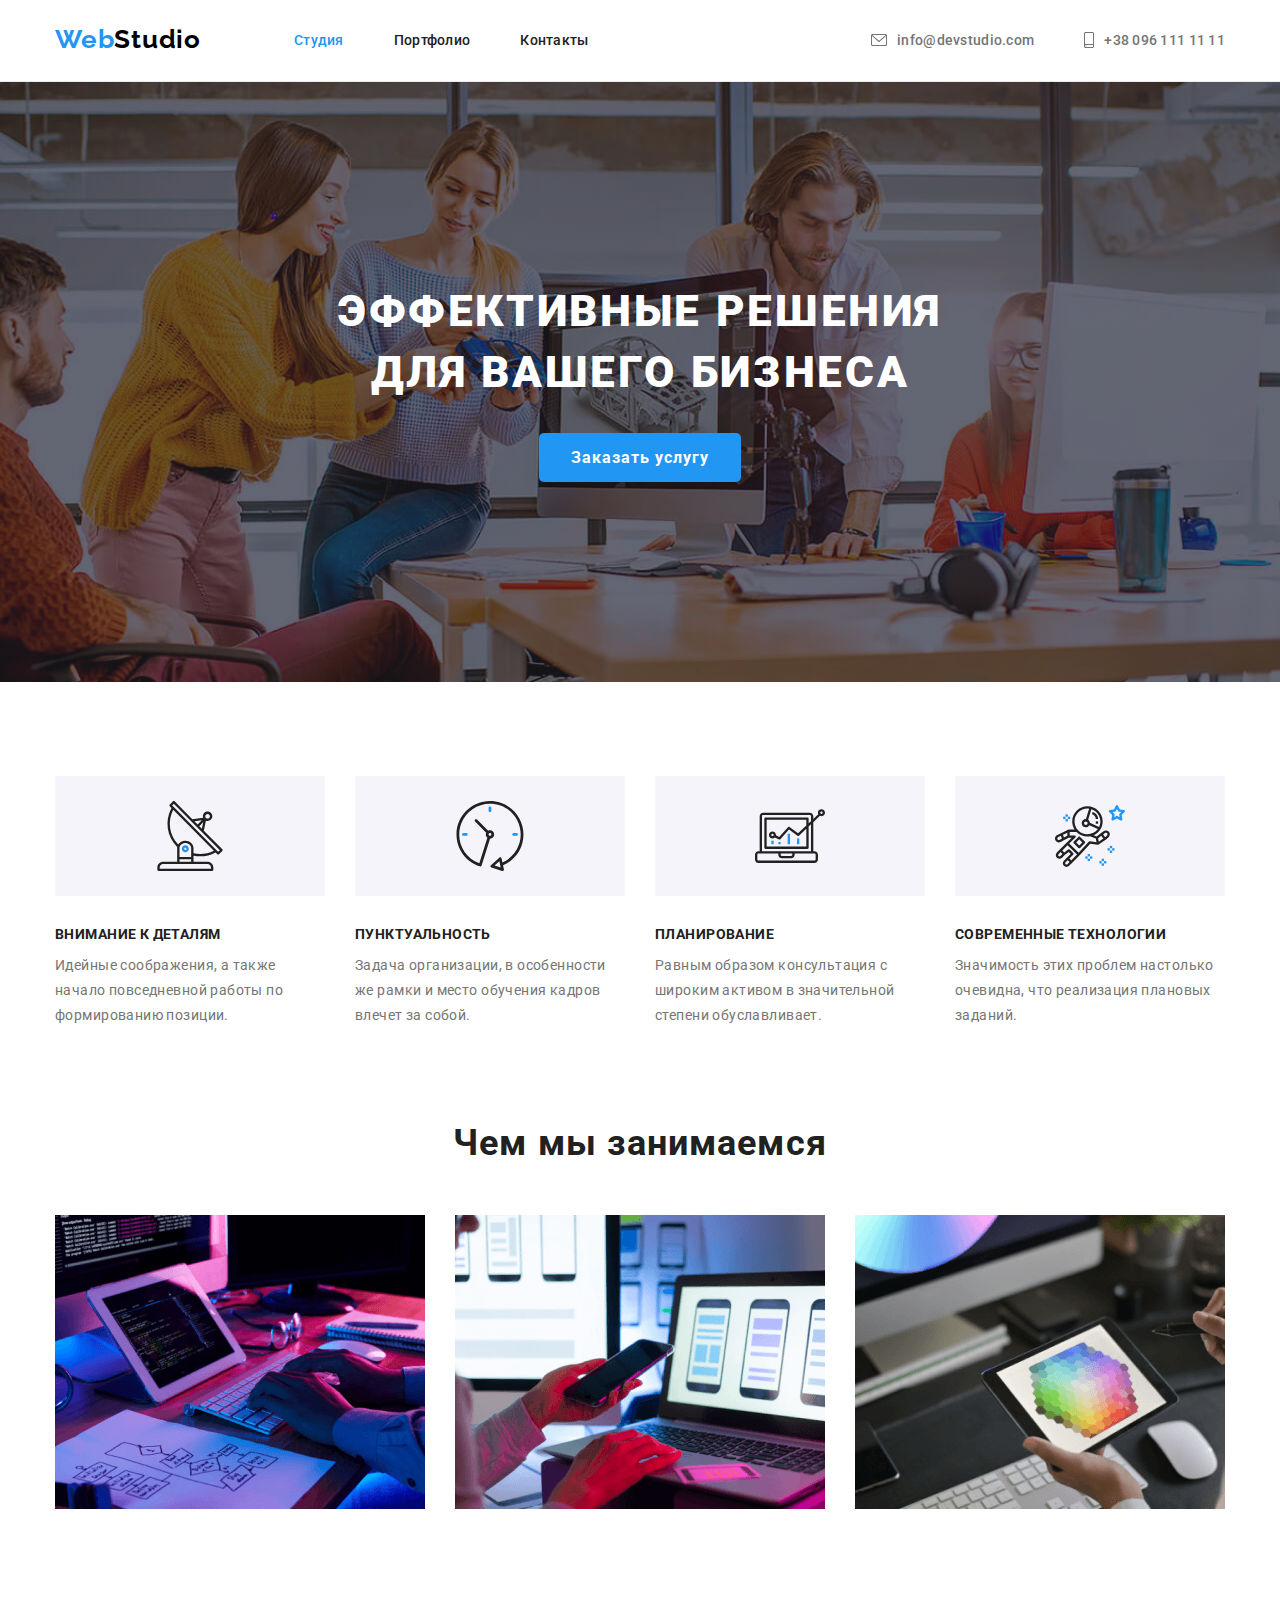
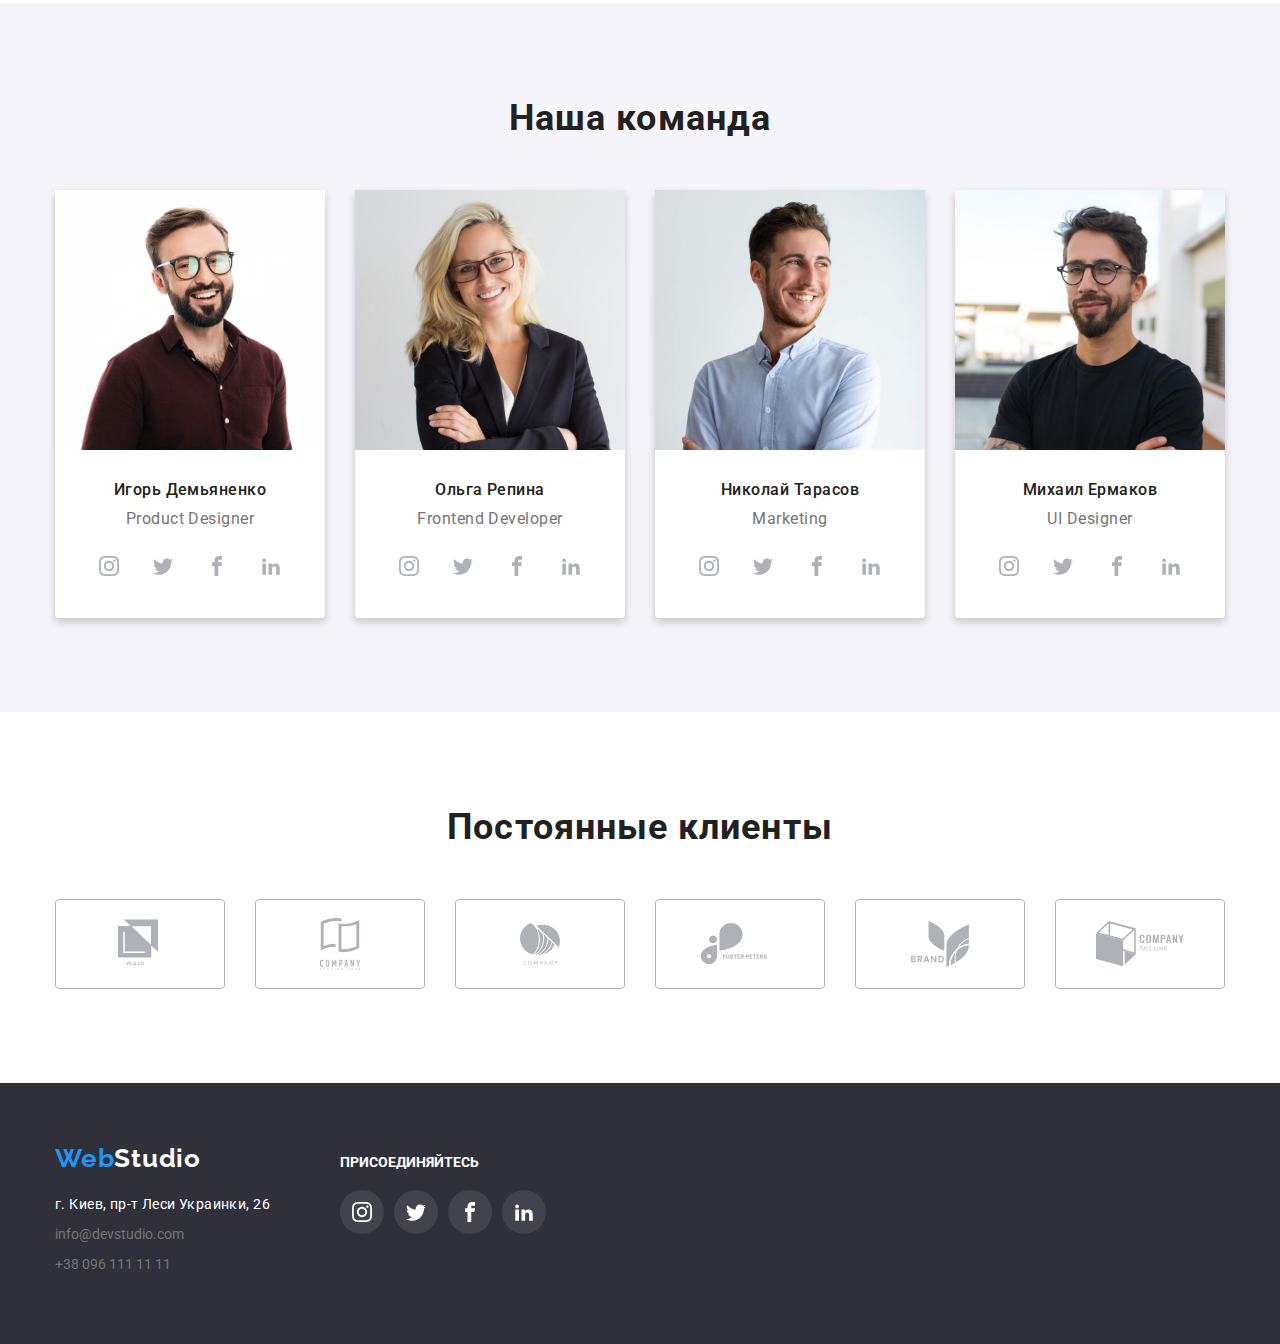
==== index.html @ 6a92f4c7 "start project" ====
<!DOCTYPE html>
<html lang="en">
<head>
    <meta charset="UTF-8">
    <meta name="viewport" content="width=device-width, initial-scale=1.0">
    <meta http-equiv="X-UA-Compatible" content="ie=edge">
    <link rel="stylesheet" href="./css/normalize.css">
    <link rel="preconnect" href="https://fonts.gstatic.com">
    <link href="https://fonts.googleapis.com/css2?family=Raleway:wght@700&family=Roboto:wght@400;500;700;900&display=swap" rel="stylesheet">
    <link rel="stylesheet" href="./css/variables.css">
    <link rel="stylesheet" href="./images/icons/sprite.svg">
    <link rel="stylesheet" href="./css/style.css">
    <title>Studio</title>
</head>
<body>
    <header class="sec-header">
        <div class="container header">
            <nav class="header-nav">
                <a href="index.html"><span class="emblem">Web</span><span class="emblem-nav">Studio</span></a>
                <ul class="header-nav-list">
                    <li class="header-a"><a class="header-a-portfolio" href="index.html">Студия</a></li>
                    <li class="header-a"><a href="portfolio.html">Портфолио</a></li>
                    <li class="header-a"><a href="">Контакты</a></li>
                </ul>                                                                  
            </nav>
            <ul class="header-nav-contacts">
                <li class="header-icon-text">
                    <a href="mailto:info@devstudio.com">
                        <svg class="icon icon-envelope">
                            <use href="./images/icons/sprite.svg#envelope"></use>
                        </svg>
                        info@devstudio.com
                    </a>
                </li>
                <li class="header-icon-text">
                    <a href="tel:+380961111111">
                        <svg class="icon icon-phone">
                            <use href="./images/icons/sprite.svg#phone"></use>
                        </svg>
                    +38 096 111 11 11</a>
                </li>
            </ul>
        </div>
    </header> 
    <main>
        <section class="ef-solutions">
            <div class="container solutions">
                <h1>Эффективные решения<br>для вашего бизнеса</h1>
                <button class="btn">Заказать услугу</button>
            </div>
        </section>
        <section class="sec-edge">
            <div class="container">
                <h2 hidden>Наши преимущества</h2>
                <ul class="edge">
                    <li class="edge-icon">
                        <div class="edge-icon-bg">
                            <svg class="icon icon-antenna">
                                <use href="./images/icons/sprite.svg#antenna"></use>
                            </svg>
                        </div>
                        <h3>Внимание к деталям</h3>
                        <p>Идейные соображения, а также начало повседневной работы по формированию позиции.</p>
                    </li>
                    <li class="edge-icon">
                        <div class="edge-icon-bg">
                            <svg class="icon icon-clock">
                            <use href="./images/icons/sprite.svg#clock"></use>
                            </svg>
                        </div>
                        <h3>Пунктуальность</h3>
                        <p>Задача организации, в особенности же рамки и место обучения кадров влечет за собой.</p>
                    </li>
                    <li class="edge-icon">
                        <div class="edge-icon-bg">
                            <svg class="icon icon-diagram">
                            <use href="./images/icons/sprite.svg#diagram"></use>
                            </svg>
                        </div>
                        <h3>Планирование</h3>
                        <p>Равным образом консультация с широким активом в значительной степени обуславливает.</p>
                    </li>
                    <li class="edge-icon">
                        <div class="edge-icon-bg">
                            <svg class="icon icon-astronavt">
                            <use href="./images/icons/sprite.svg#astronavt"></use>
                            </svg>
                        </div>
                        <h3>Современные технологии</h3>
                        <p>Значимость этих проблем настолько очевидна, что реализация плановых заданий.</p>
                    </li>
                </ul>
            </div>
        </section>
        <section class="we-doing">
            <div class="container ">
                <h2>Чем мы занимаемся</h2>
                <ul class="we-doing-images">
                    <li>
                        <img class="img" src="images/wawd_one.png" alt="ввод информации">
                    </li>
                    <li>
                        <img class="img" src="images/wawd_two.png" alt="сопоставление данных">
                    </li>
                    <li>
                        <img class="img" src="images/wawd_three.png" alt="анализ баз данных">
                    </li>
                </ul>
            </div>
        </section>
        <section class="sec-team">
            <div class="container">
                <h2>Наша команда</h2>
                <ul class="our-team">
                    <li>
                        <img src="./images/dem_igor.jpg" alt="Игорь Демьяненко">
                        <div class="team-card-text">
                            <h3>Игорь Демьяненко</h3>
                            <p>Product Designer</p>
                            <ul class="social-icon">
                                <li>
                                    <a href="">
                                        <svg class="icon icon-team">
                                        <use href="./images/icons/sprite.svg#icon-instagram" ></use>
                                        </svg>
                                    </a>
                                </li>
                                <li>
                                    <a href="">
                                        <svg class="icon icon-team">
                                            <use href="./images/icons/sprite.svg#icon-twitter"></use>
                                        </svg>
                                    </a>
                                </li>
                                <li>
                                    <a href="">
                                        <svg class="icon icon-team">
                                            <use xlink:href="./images/icons/sprite.svg#icon-facebook"></use>
                                        </svg>
                                    </a>
                                </li>
                                <li>
                                    <a href="">
                                        <svg class="icon icon-team">
                                            <use xlink:href="./images/icons/sprite.svg#icon-linkedin2"></use>
                                        </svg>
                                    </a>
                                </li>
                            </ul>

                        </div>
                    </li>
                    <li>
                        <img src="./images/rep_olga.jpg" alt="Ольга Репина">
                        <div class="team-card-text">
                            <h3>Ольга Репина</h3>
                            <p>Frontend Developer</p>
                            <ul class="social-icon">
                                <li>
                                    <a href="">
                                        <svg class="icon icon-team">
                                        <use href="./images/icons/sprite.svg#icon-instagram" ></use>
                                        </svg>
                                    </a>
                                </li>
                                <li>
                                    <a href="">
                                        <svg class="icon icon-team">
                                            <use href="./images/icons/sprite.svg#icon-twitter"></use>
                                        </svg>
                                    </a>
                                </li>
                                <li>
                                    <a href="">
                                        <svg class="icon icon-team">
                                            <use xlink:href="./images/icons/sprite.svg#icon-facebook"></use>
                                        </svg>
                                    </a>
                                </li>
                                <li>
                                    <a href="">
                                        <svg class="icon icon-team">
                                            <use xlink:href="./images/icons/sprite.svg#icon-linkedin2"></use>
                                        </svg>
                                    </a>
                                </li>
                            </ul>
                        </div>
                    </li>
                    <li>
                        <img src="./images/tar_nik.jpg" alt="Николай Тарасов">
                        <div class="team-card-text">
                            <h3>Николай Тарасов</h3>
                            <p>Marketing</p>
                            <ul class="social-icon">
                                <li>
                                    <a href="">
                                        <svg class="icon icon-team">
                                        <use href="./images/icons/sprite.svg#icon-instagram" ></use>
                                        </svg>
                                    </a>
                                </li>
                                <li>
                                    <a href="">
                                        <svg class="icon icon-team">
                                            <use href="./images/icons/sprite.svg#icon-twitter"></use>
                                        </svg>
                                    </a>
                                </li>
                                <li>
                                    <a href="">
                                        <svg class="icon icon-team">
                                            <use href="./images/icons/sprite.svg#icon-facebook"></use>
                                        </svg>
                                    </a>
                                </li>
                                <li>
                                    <a href="">
                                        <svg class="icon icon-team">
                                            <use xlink:href="./images/icons/sprite.svg#icon-linkedin2"></use>
                                        </svg>
                                    </a>
                                </li>
                            </ul>

                        </div>
                    </li>
                    <li>
                        <img src="./images/erm_mich.jpg" alt="Михаил Ермаков">
                        <div class="team-card-text">
                            <h3>Михаил Ермаков</h3>
                            <p>UI Designer</p>
                            <ul class="social-icon">
                                <li>
                                    <a href="">
                                        <svg class="icon icon-team">
                                        <use href="./images/icons/sprite.svg#icon-instagram" ></use>
                                        </svg>
                                    </a>
                                </li>
                                <li>
                                    <a href="">
                                        <svg class="icon icon-team">
                                            <use href="./images/icons/sprite.svg#icon-twitter"></use>
                                        </svg>
                                    </a>
                                </li>
                                <li>
                                    <a href="">
                                        <svg class="icon icon-team">
                                            <use xlink:href="./images/icons/sprite.svg#icon-facebook"></use>
                                        </svg>
                                    </a>
                                </li>
                                <li>
                                    <a href="">
                                        <svg class="icon icon-team">
                                            <use xlink:href="./images/icons/sprite.svg#icon-linkedin2"></use>
                                        </svg>
                                    </a>
                                </li>
                            </ul>

                        </div>
                    </li>
                </ul>
            </div>
        </section>

        <!-- секция ПОСТОЯННЫЕ КЛИЕНТЫ -->

        <section class="const-clients">
            <div class="container">
                <h2>Постоянные клиенты</h2>
                <ul class="clients">
                    <li>
                        <a  class="client-svg client" href="">
                            <svg class="icon icon-yaco">
                                <use href="./images/icons/sprite.svg#yaco"></use>
                            </svg>
                        </a>
                    </li>
                    <li>
                        <a class="client-svg client" href="">
                            <svg class="icon icon-tagline">
                                <use href="./images/icons/sprite.svg#tagline"></use>
                            </svg>
                        </a>
                    </li>
                    <li>
                        <a class="client-svg client" href="">
                            <svg class="icon icon-company">
                                <use href="./images/icons/sprite.svg#company"></use>
                            </svg>
                        </a>
                    </li>
                    <li>
                        <a class="client-svg client" href="">
                            <svg class="icon icon-foster">
                                <use href="./images/icons/sprite.svg#foster"></use>
                            </svg>
                        </a>
                    </li>
                    <li>
                        <a class="client-svg client" href="">
                            <svg class="icon icon-brand">
                                <use href="./images/icons/sprite.svg#brand"></use>
                            </svg>
                        </a>
                    </li>
                    <li>
                        <a class="client-svg client" href="">
                            <svg class="icon icon-companytl">
                                <use href="./images/icons/sprite.svg#companytl"></use>
                            </svg>
                        </a>
                    </li>
                </ul>
            </div>
        </section>
    </main> 
    <footer class="footer">
        <div class="container">
            <div class="footer-em">
                <a href="index.html"><span class="emblem">Web</span><span class="emblem-footer">Studio</span></a>
                <address class="footer-ad">г. Киев, пр-т Леси Украинки, 26</address>
                <ul>
                    <li>
                        <a class="footer-a" href="mailto:info@devstudio.com">info@devstudio.com</a>
                    </li>
                    <li>
                        <a class="footer-a" href="tel:+380961111111">+38 096 111 11 11</a>
                    </li>
                </ul>
            </div>
            <div class="footer-join">
                <p>присоединяйтесь</p>
                <ul class="social-icon">
                    <li>
                        <a class="footer-social-icon-a" href="">
                            <svg class="icon icon-f">
                                <use href="./images/icons/sprite.svg#icon-instagram" ></use>
                            </svg>
                        </a>
                    </li>
                    <li>
                        <a class="footer-social-icon-a" href="">
                            <svg class="icon icon-f">
                                <use href="./images/icons/sprite.svg#icon-twitter"></use>
                            </svg>
                        </a>
                    </li>
                    <li>
                        <a class="footer-social-icon-a" href="">
                            <svg class="icon icon-f">
                                <use href="./images/icons/sprite.svg#icon-facebook"></use>
                            </svg>
                        </a>
                    </li>
                    <li>
                        <a class="footer-social-icon-a" href="">
                            <svg class="icon icon-f">
                                <use href="./images/icons/sprite.svg#icon-linkedin2"></use>
                            </svg>
                        </a>
                    </li>
                </ul>
            </div>
        </div>
    </footer> 
</body>
</html>
---- css/variables.css ----
:root {
    --main-text: rgba(33, 33, 33, 1);
    --ad-main-text: rgba(117, 117, 117, 1);
    --ad-hover-text: rgba(33, 150, 243, 1);
    --on-back-text-op60: rgba(255, 255, 255, 0.6);
    --on-back-text: rgba(255, 255, 255, 1);
    --emblem-text: rgba(0,0,0,1);
    --shadow-main: rgba(0,0,0,0.2);
    --back-main: rgba(47, 48, 58, 1);
    --back-main-op40: rgba(47, 48, 58, 0.4);
    --back-ad-main: rgba(245, 244, 250, 1);
    --back-ad-hover: rgba(33, 150, 243, 1);
    --back-team: rgba(255, 255, 255, 1);
    --line-view: rgba(238,238,238,1);
    --header-border: rgba(236,236,236,1);
    --social-icon-main: rgba(175,177,184,1);
    --social-icon-ad-main: rgba(238,238,238,0.1);
    --gradient-op10:  rgba(255, 255, 255, 0.1);
}
---- css/style.css ----
body {
    font-family: 'Roboto', sans-serif;
    color: var(--main-text);
    line-height: 1.0;
}
img {
    display: block;
    max-width: 100%;
    height: auto;
}
a {
    display: block;
}
.icon {
    display: inline-block;
    width: 20px;
    height: 44px;
    stroke-width: 0;
    fill: var(--social-icon-main);
  }
.container {
    width: 1200px;
    padding: 0 15px;
    margin: 0 auto;
}
/* секция HEADER */
.sec-header {
    border-bottom: 1px solid var(--header-border);
}
.header,
.header-nav,  
.header-nav-list, 
.header-nav-contacts {
    display: flex;
}
.header {
    justify-content: space-between;
    align-items: center;
 }
.emblem {
    color: var(--ad-hover-text); 
    line-height: 1.2;
    letter-spacing: 0.03em;
}
.emblem-nav {
    color: var(--emblem-text);
    line-height: 1.2;
    letter-spacing: 0.03em;
}
.header-nav > a {
    font-family: 'Raleway', sans-serif;
    font-size: 26px;
    font-weight: bold;
    padding-top: 24px;
    padding-bottom: 24px;
}
.header-nav-list {
    align-items: center;
    margin-left: 93px;
}
.header-nav-list a {
    display: block;
    color: var(--main-text);
    font-size: 14px;
    font-weight: 500;
    padding-top: 32px;
    padding-bottom: 32px;
    letter-spacing: 0.02em;
    line-height: 1.2;
}
.header-nav-list li {
    margin-right: 50px;
}
.header-nav-contacts li {
    margin-left: 50px;
}
.header-nav-list .header-a-portfolio {
    color: var(--ad-hover-text);
}
.header-nav-contacts a {
    display: flex;
    color: var(--ad-main-text);
    font-size: 14px;
    font-weight: 500;
    letter-spacing: 0.02em;
    line-height: 1.2;
    padding-top: 32px;
    padding-bottom: 32px;
    align-items: center;
}
.header a:hover, .header a:focus {
    color: var(--ad-hover-text);
    cursor: pointer;
}
.header-icon-text svg {
    display: flex;
}
.header-icon-text {
    display: flex;
    align-items: center;
}
.icon-envelope {
    width: 16px;
    height: 12px;
    margin-right: 10px;
    fill: currentColor;
}
.icon-phone {
    width: 10px;
    height: 16px;
    margin-right: 10px;
    fill: currentColor;
}
/* --ЭФФЕКТИВНЫЕ РЕШЕНИЯ-- */

.ef-solutions {
    display: flex;
    align-items: center;
    background-image: linear-gradient(to bottom, var(--back-main-op40), var(--back-main-op40)), url(../images/main.jpg);
    max-width: 1600px;
    margin: 0 auto;
    height: 600px;
    background-repeat: no-repeat;
    background-size: cover;
    background-position-x: center;
}
.solutions {
    display: flex;
    flex-direction: column;
    align-items: center;
}
.solutions h1 {
    color: var(--on-back-text);
    justify-content: center;
    text-align: center;
    margin: 0 0 30px 0;
    font-size: 44px;
    font-weight: 900;
    text-transform: uppercase;
    letter-spacing: 0.06em;
    line-height: 1.38;
}
.btn {
    background-color: var(--back-ad-hover);
    color: var(--on-back-text);
    font-weight: 700;
    letter-spacing: 0.06em;
    line-height: 1.87;
    padding: 10px 32px;
    border-radius: 5px;
    border: none;
}
.btn:hover, .btn:focus {
    cursor: pointer;
}
/* секция НАШИ ПРЕИМУЩЕСТВА */
.sec-edge {
    padding: 94px 0;
}
.edge {
    display: flex;
    justify-content: space-between;
}
.edge li {
    width: 270px;
}
.edge h3 {
    text-transform: uppercase;
    font-size: 14px;
    font-weight: bold;
    color: var(--main-text);
    margin: 0 0 10px 0;
    line-height: 1.2;
    letter-spacing: 0.03em;
}
.edge p {
    font-size: 14px;
    color: var(--ad-main-text);
    padding: 0;
    margin: 0;
    line-height: 1.8;
    letter-spacing: 0.03em;
}
.icon-antenna,
.icon-clock,
.icon-diagram,
.icon-astronavt {
    width: 70px;
    height: 70px;
    fill: var(--main-text);
}
.edge-icon-bg {
    display: flex;
    align-items: center;
    justify-content: center;
    background-color: var(--back-ad-main);
    margin-bottom: 30px;
    height: 120px;
}
/* секция ЧЕМ МЫ ЗАНИМАЕМСЯ */
.we-doing {
    padding-bottom: 94px;
}
.we-doing h2 {
    font-size: 36px;
    font-weight: bold;
    color: var(--main-text);
    text-align: center;
    line-height: 1.18;
    letter-spacing: 0.03em;
    margin: 0;
    margin-bottom: 50px;
}
.we-doing-images {
    display: flex;
    justify-content: space-between;
}
.img {
    width: 370px;
}
/* секция НАША КОМАНДА */
.sec-team {
    background-color: var(--back-ad-main);
    padding-top: 94px;
    padding-bottom: 94px;
}
.sec-team h2 {
    color: var(--main-text);
    font-size: 36px;
    font-weight: bold;
    text-align: center;
    line-height: 1.2;
    letter-spacing: 0.03em;
    margin: 0;
    margin-bottom: 50px;
}
.our-team {
    display: flex;
    justify-content: space-between;
}
.our-team h3 {
    color: var(--main-text);
    font-size: 16px;
    font-weight: 500;
    line-height: 1.2;
    letter-spacing: 0.03em;
    margin: 0 0 10px 0;
}
.our-team p {
    color: var(--ad-main-text);
    line-height: 1.2;
    letter-spacing: 0.03em;
    margin: 0 0 16px 0;
}
.our-team > li {
    width: 270px;
    background-color: var(--back-team);
    box-shadow: 0 4px 8px 0 rgba(0,0,0,0.2);
    border-radius: 0 0 4px 4px;
}
.team-card-text {
    text-align: center;
    padding: 30px 0 30px 0;
}
.social-icon {
    display: flex;
    justify-content: center;
}
.social-icon li {
    width: 44px;
    height: 44px;
    margin: 0 5px;
}
.social-icon li:hover {
    background-color: var(--back-ad-hover);
    border-radius: 50%;
    cursor: pointer;
}
.social-icon li:hover .icon-team {
    fill: var(--on-back-text);
}
.social-icon a {
    display: block;
    border-radius: 50%;
}
.social-icon a:focus svg {
    fill: var(--back-team);
}
.social-icon a:focus {
    background-color: var(--back-ad-hover);
    }
/* секция ПОСТОЯННЫЕ КЛИЕНТЫ */
.const-clients {
    padding-top: 94px;
    padding-bottom: 94px;
}
.const-clients h2 {
    text-align: center;
    font-size: 36px;
    font-weight: bold;
    letter-spacing: 0.03em;
    line-height: 1.18;
    margin: 0 0 50px 0;
}
.clients {
    display: flex;
    justify-content: space-between;
}
.client {
    display: flex;
    justify-content: center;
    width: 170px;
    height: 90px;
    border: 1px solid var(--social-icon-main);
    border-radius: 4px;
}
.client-svg {
    display: flex;
    align-items: center;
}
.icon-yaco {
    width: 44px;
    height: 50px;
}
.icon-tagline {
    width: 40px;
    height: 52px;
}
.icon-company {
    width: 42px;
    height: 42px;
}
.icon-foster {
    width: 80px;
    height: 42px;
}
.icon-brand {
    width: 60px;
    height: 46px;

}
.icon-companytl {
    width: 88px;
    height: 46px;
}
.client:hover {
    border: 1px solid var(--back-ad-hover);
    cursor: pointer;
}
.client:hover .icon {
    fill: var(--back-ad-hover);
}
.client-svg:focus svg {
    fill: var(--back-ad-hover);
}
/* ПОРТФОЛИО */
.sec-view {
    padding: 94px 0 64px 0;
}
.sec-view li:hover, .sec-view li:focus {
    cursor: pointer;
}
.tools {
    display: flex;
    justify-content: center;
    margin-bottom: 50px;
}
.tools li {
    margin: 0 8px 0 0;
}
.btns {
    background-color: var(--back-ad-main);
    color: var(--main-text);
    font-weight: 500;
    line-height: 1.6;
    letter-spacing: 0.04em;
    padding: 6px 22px;
    border-radius: 5px;
    border: none;
    cursor: pointer;
}
.btns:hover, .btns:focus    {
    background-color: var(--back-ad-hover);
    color: var(--on-back-text);
    box-shadow: 2px 4px 4px 2px var(--shadow-main);
}
.view {
    display: flex;
    flex-wrap: wrap;
    justify-content: space-between;
    margin: 0;
}
.view-card-text {
    padding: 20px 24px 20px 24px;
}
.view li {
    width: 370px;
    border: 1px solid var(--line-view);
    margin-bottom: 30px;
}
.view li:hover {
    box-shadow: 0 4px 8px 0 var(--shadow-main);
}
.view-a:focus {
    box-shadow: 0 4px 8px 0 var(--shadow-main);
}
.view h3 {
    color: var(--main-text);
    font-size: 18px;
    margin: 0 0 4px 0;
    line-height: 2.0;
}
.view p {
    color: var(--ad-main-text);
    line-height: 1.9;
    margin: 0;
}
/* секция FOOTER */
.footer {
    background-color: var(--back-main);
    padding: 60px 0;
    margin: 0;
}
.footer .container {
    display: flex;

}
.footer-em {
    margin: 0 70px 0 0;
    align-self: baseline;
}
.footer-em > a {
    font-family: 'Raleway', sans-serif;
    font-size: 26px;
    font-weight: bold;
    padding: 0;

}
.emblem-footer {
    color: var(--on-back-text);
    line-height: 1.2;
    letter-spacing: 0.03em;
}
.footer-ad {
    color: var(--on-back-text);
    font-size: 14px;
    line-height: 1.5;
    letter-spacing: 0.03em;
    margin: 20px 0 9px 0;
}
.footer-a {
    display: block;
    color: var(--ad-main-text);
    font-size: 14px;
    line-height: 1.5;
    margin: 0 0 9px 0;
}
.footer a:hover, .footer a:focus {
    color: var(--ad-hover-text);
    cursor: pointer;
}
.footer-join {
    color: var(--on-back-text);
    align-self: baseline;

}
.footer-join > p {
    margin: 0 0 20px 0;
    text-transform: uppercase;
    font-weight: 700;
    font-size: 14px;
    line-height: 1.15;
}
.footer-social-icon-a {
    background-color: var(--social-icon-ad-main);
    border-radius: 50%;
}
.footer-join a {
    display: flex;
    justify-content: center;
}
.footer-join li {
    margin: 0 10px 0 0;
}
.footer-social-icon-a:hover, .footer-social-icon-a:focus {
    background-color: var(--back-ad-hover);
}
.icon-f {
    fill: var(--on-back-text);
}
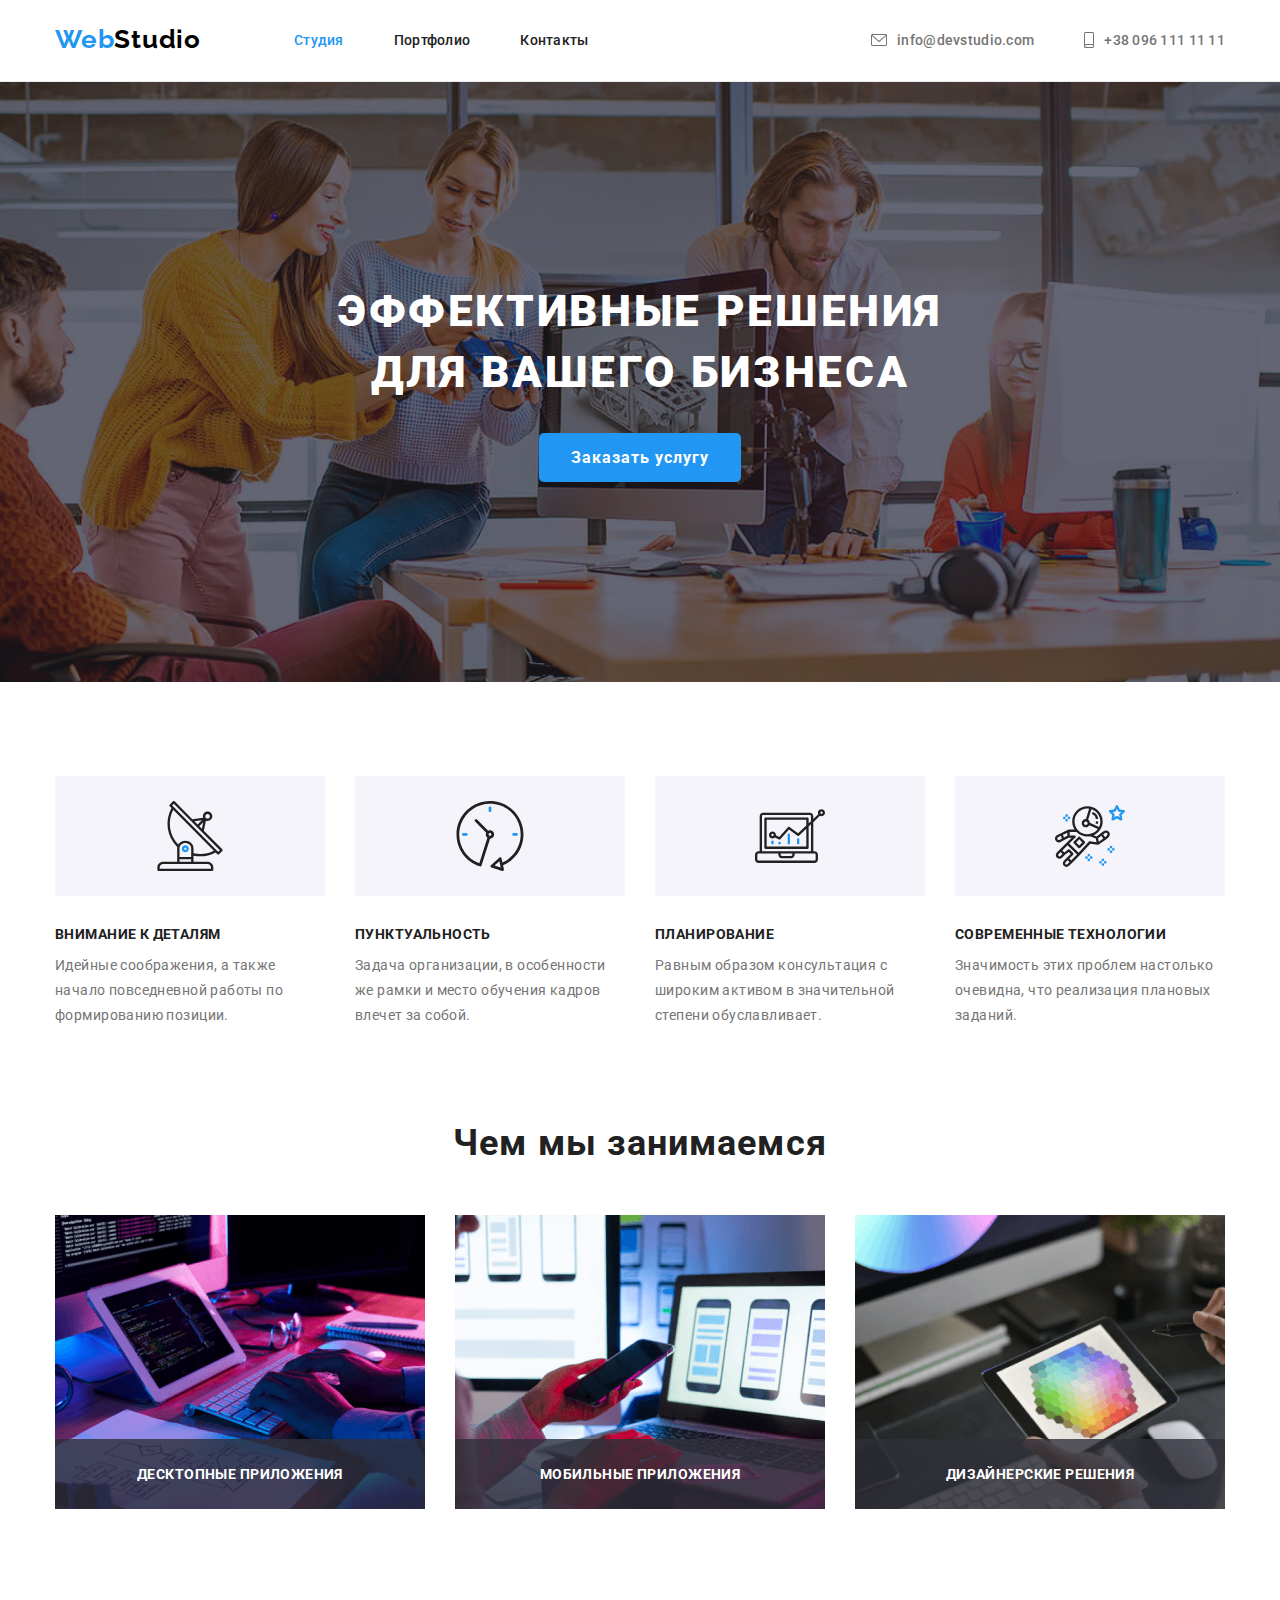
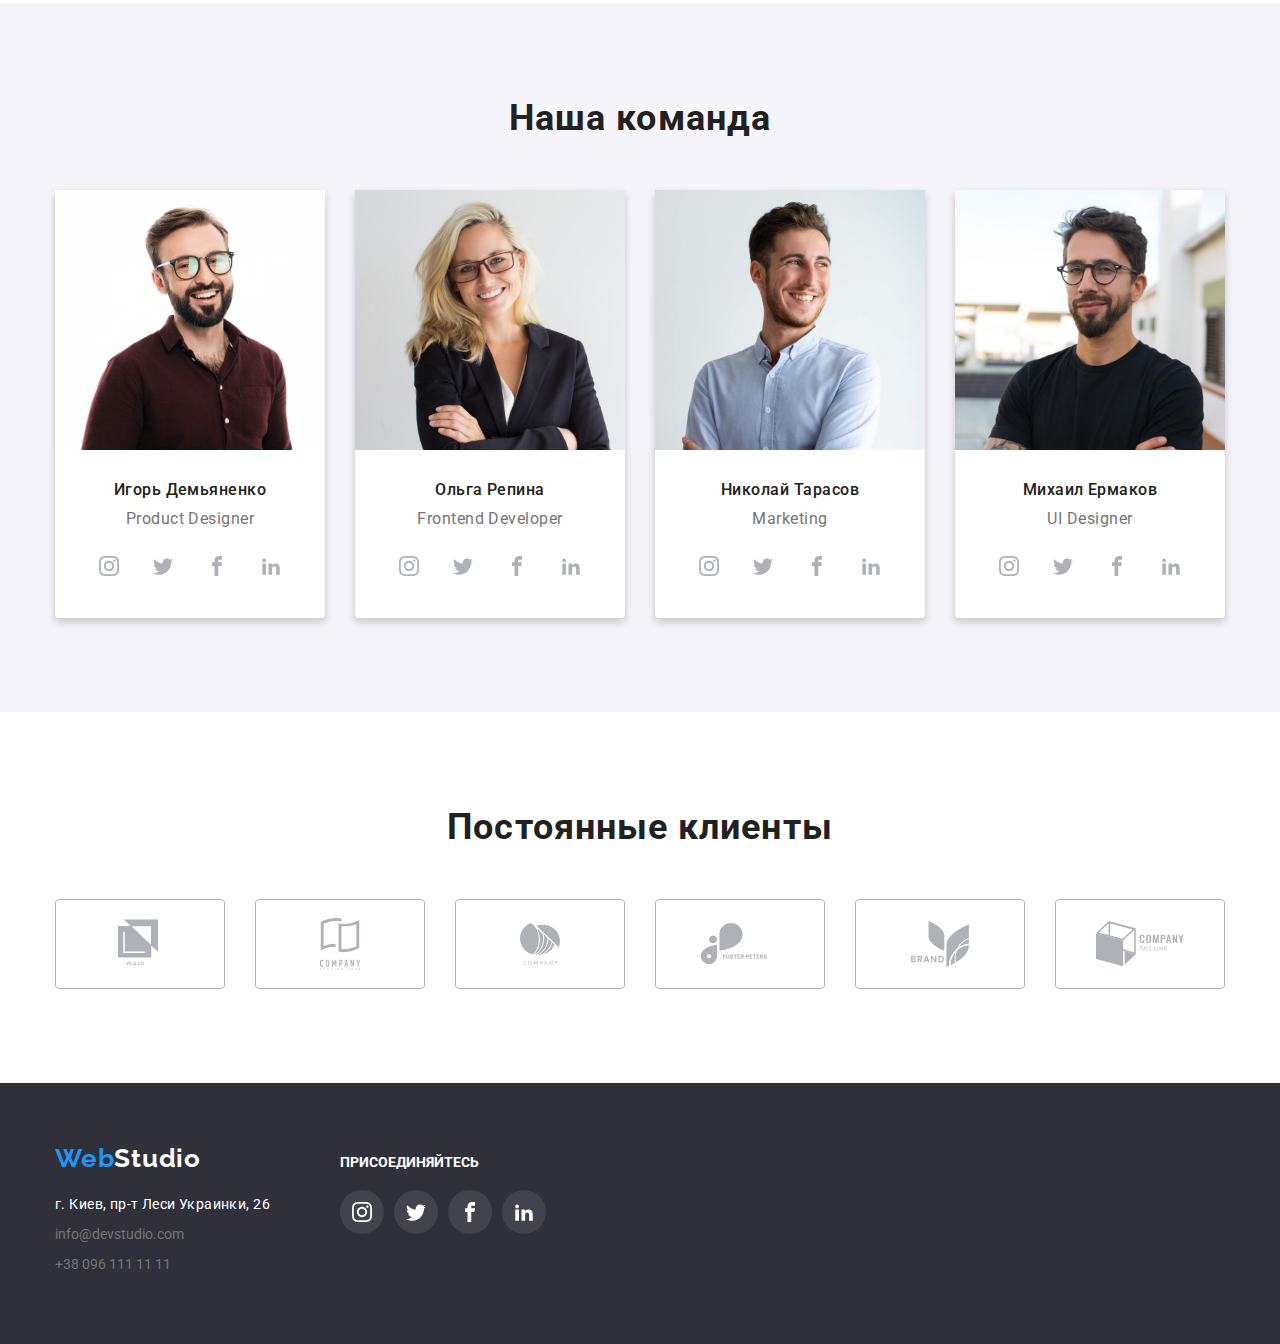
==== commit df6a41ac: "text over image" ====
--- a/index.html
+++ b/index.html
@@ -46,7 +46,15 @@
         <section class="ef-solutions">
             <div class="container solutions">
                 <h1>Эффективные решения<br>для вашего бизнеса</h1>
-                <button class="btn">Заказать услугу</button>
+                <button class="btn" data-modal-open>Заказать услугу</button>
+                    <div class="backdrop is-hidden" data-modal>
+                        <div class="modal">
+                            <p>
+                                Часто бывает так, что смысл текста не имеет большого значения, а важен только его объем или структура. Генератор текста онлайн позволит задать необходимое количество слов, из которых будут сформировано указанное Вами число абзацев.
+                            </p>
+                            <button data-modal-close>закрыть</button>
+                        </div>
+                    </div>
             </div>
         </section>
         <section class="sec-edge">
@@ -96,14 +104,29 @@
             <div class="container ">
                 <h2>Чем мы занимаемся</h2>
                 <ul class="we-doing-images">
-                    <li>
-                        <img class="img" src="images/wawd_one.png" alt="ввод информации">
-                    </li>
-                    <li>
-                        <img class="img" src="images/wawd_two.png" alt="сопоставление данных">
-                    </li>
-                    <li>
-                        <img class="img" src="images/wawd_three.png" alt="анализ баз данных">
+                    <li >
+                        <div class="we-doing-li">
+                            <img src="images/wawd_one.png" alt="ввод информации">
+                            <div class="we-doing-aplic">
+                                <p>десктопные приложения</p>
+                            </div>
+                        </div>
+                    </li>
+                    <li>
+                        <div class="we-doing-li">
+                            <img class="we-doing-img" src="images/wawd_two.png" alt="сопоставление данных">
+                            <div class="we-doing-aplic">
+                                <p>мобильные приложения</p>
+                            </div>
+                        </div>
+                    </li>
+                    <li>
+                        <div class="we-doing-li">
+                            <img class="we-doing-img" src="images/wawd_three.png" alt="анализ баз данных">
+                            <div class="we-doing-aplic">
+                                <p>дизайнерские решения</p>
+                            </div>
+                        </div>
                     </li>
                 </ul>
             </div>
@@ -368,5 +391,7 @@
             </div>
         </div>
     </footer> 
+    <script src="./js/modal.js"></script>
+
 </body>
 </html>
--- a/css/variables.css
+++ b/css/variables.css
@@ -16,6 +16,8 @@
     --social-icon-main: rgba(175,177,184,1);
     --social-icon-ad-main: rgba(238,238,238,0.1);
     --gradient-op10:  rgba(255, 255, 255, 0.1);
+    --back-main-op80: rgba(47, 48, 58, 0.8);
+
 }
 
 
--- a/css/style.css
+++ b/css/style.css
@@ -153,6 +153,21 @@
 .btn:hover, .btn:focus {
     cursor: pointer;
 }
+.is-hidden {
+    visibility: hidden;
+    opacity: 0;
+    pointer-events: none;
+}
+.backdrop {
+    position: fixed;
+    top: 45px;
+    left: 40px;
+    width: 450px;
+    height: 250px;
+    background-color: rgba(0, 0, 0, 0.5);
+    transition: opasity 250ms cubic-bezier(0.4, 0, 0.2, 1), visibility 250ms cubic-bezier(0.4, 0, 0.2, 1);
+}
+
 /* секция НАШИ ПРЕИМУЩЕСТВА */
 .sec-edge {
     padding: 94px 0;
@@ -215,8 +230,25 @@
     display: flex;
     justify-content: space-between;
 }
-.img {
+.we-doing-li {
     width: 370px;
+    position: relative;
+}
+.we-doing-aplic {
+    position: absolute;
+    bottom: 0;
+    text-transform: uppercase;
+    font-size: 14px;
+    font-weight: 700;
+    width: 370px;
+    height: 70px;
+    letter-spacing: 0.03em;
+    background: var(--back-main-op80);
+    color: var(--on-back-text);
+    margin: 0;
+    display: flex;
+    justify-content: center;
+    align-items: center;
 }
 /* секция НАША КОМАНДА */
 .sec-team {
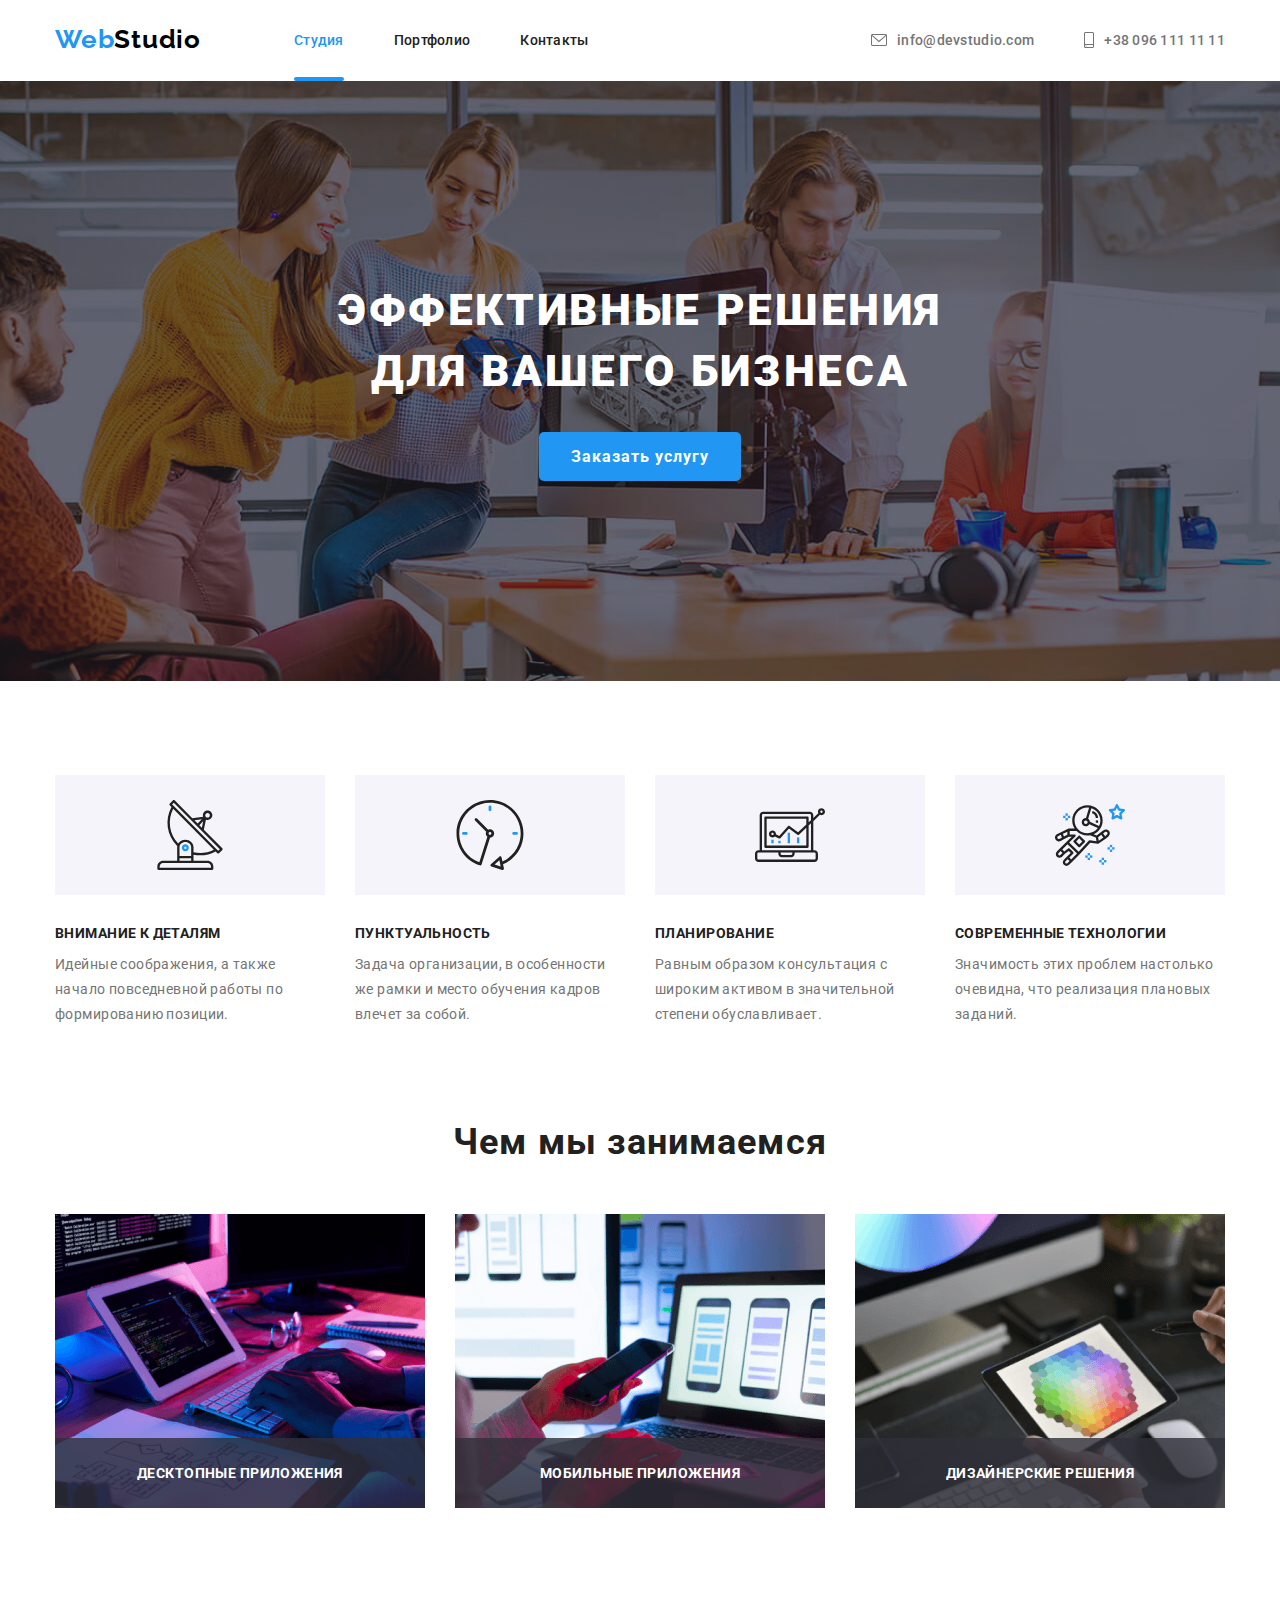
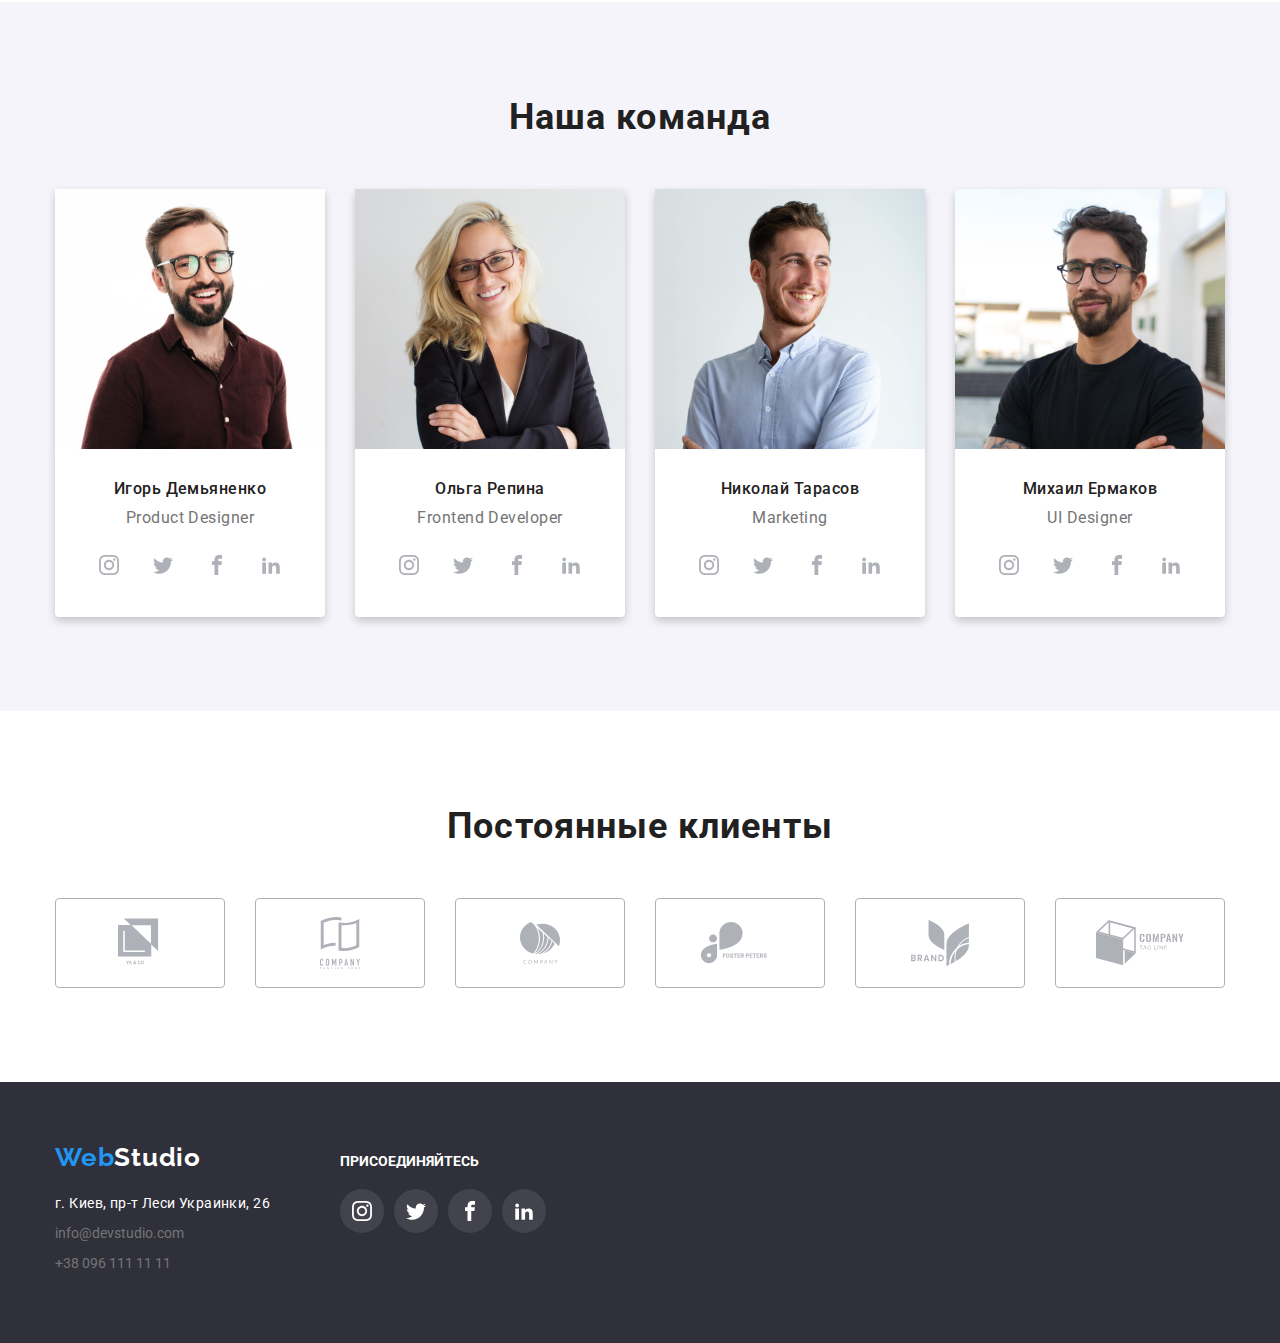
==== commit 6c22a25c: "with modal window" ====
--- a/index.html
+++ b/index.html
@@ -49,10 +49,11 @@
                 <button class="btn" data-modal-open>Заказать услугу</button>
                     <div class="backdrop is-hidden" data-modal>
                         <div class="modal">
-                            <p>
-                                Часто бывает так, что смысл текста не имеет большого значения, а важен только его объем или структура. Генератор текста онлайн позволит задать необходимое количество слов, из которых будут сформировано указанное Вами число абзацев.
-                            </p>
-                            <button data-modal-close>закрыть</button>
+                            <button class="btn-close"  data-modal-close>
+                                <svg class="icon icon-close">
+                                    <use href="./images/icons/sprite.svg#close"></use>
+                                </svg>
+                            </button>
                         </div>
                     </div>
             </div>
--- a/css/variables.css
+++ b/css/variables.css
@@ -10,6 +10,7 @@
     --back-main-op40: rgba(47, 48, 58, 0.4);
     --back-ad-main: rgba(245, 244, 250, 1);
     --back-ad-hover: rgba(33, 150, 243, 1);
+    --back-ad-hover-op90: rgba(33, 150, 243, 0.9);
     --back-team: rgba(255, 255, 255, 1);
     --line-view: rgba(238,238,238,1);
     --header-border: rgba(236,236,236,1);
--- a/css/style.css
+++ b/css/style.css
@@ -17,6 +17,7 @@
     height: 44px;
     stroke-width: 0;
     fill: var(--social-icon-main);
+    transition: fill 250ms cubic-bezier(0.1, 0.7, 1.0, 0.1);
   }
 .container {
     width: 1200px;
@@ -24,7 +25,7 @@
     margin: 0 auto;
 }
 /* секция HEADER */
-.sec-header {
+.sec-header-border {
     border-bottom: 1px solid var(--header-border);
 }
 .header,
@@ -36,7 +37,10 @@
 .header {
     justify-content: space-between;
     align-items: center;
- }
+}
+.header a {
+    transition: color 250ms cubic-bezier(0.1, 0.7, 1.0, 0.1);
+}
 .emblem {
     color: var(--ad-hover-text); 
     line-height: 1.2;
@@ -59,7 +63,6 @@
     margin-left: 93px;
 }
 .header-nav-list a {
-    display: block;
     color: var(--main-text);
     font-size: 14px;
     font-weight: 500;
@@ -76,6 +79,20 @@
 }
 .header-nav-list .header-a-portfolio {
     color: var(--ad-hover-text);
+}
+.header-a {
+    position: relative;
+}
+.header-a-portfolio::after {
+    display: inline-block;
+    content: "";
+    width: 100%;
+    height: 4px;
+    border-radius: 2px;
+    position: absolute;
+    bottom: 0;
+    left: 0;
+    background-color: var(--ad-hover-text);
 }
 .header-nav-contacts a {
     display: flex;
@@ -116,14 +133,14 @@
 .ef-solutions {
     display: flex;
     align-items: center;
-    background-image: linear-gradient(to bottom, var(--back-main-op40), var(--back-main-op40)), url(../images/main.jpg);
+    background-image: linear-gradient(var(--back-main-op40), var(--back-main-op40)), url(../images/main.jpg);
     max-width: 1600px;
     margin: 0 auto;
     height: 600px;
     background-repeat: no-repeat;
     background-size: cover;
     background-position-x: center;
-}
+} 
 .solutions {
     display: flex;
     flex-direction: column;
@@ -153,21 +170,51 @@
 .btn:hover, .btn:focus {
     cursor: pointer;
 }
-.is-hidden {
+.backdrop {
+    position: fixed;
+    top: 0;
+    left: 0;
+    width: 100%;
+    height: 100%;
+    background-color: var(--shadow-main);
+    opacity: 1;
+    transition: opacity 250ms cubic-bezier(0.4, 0, 0.2, 1), visibility 250ms cubic-bezier(0.4, 0, 0.2, 1),transform 250ms cubic-bezier(0.4, 0, 0.2, 1);
+}
+.backdrop.is-hidden {
     visibility: hidden;
     opacity: 0;
     pointer-events: none;
-}
-.backdrop {
-    position: fixed;
-    top: 45px;
-    left: 40px;
-    width: 450px;
-    height: 250px;
-    background-color: rgba(0, 0, 0, 0.5);
-    transition: opasity 250ms cubic-bezier(0.4, 0, 0.2, 1), visibility 250ms cubic-bezier(0.4, 0, 0.2, 1);
-}
+    transform: translate(0%, 25%);
 
+}
+.modal {
+    position: absolute;
+    top: 50%;
+    left: 50%;
+    transform: translate(-50%, -50%);
+    min-width: 528px;
+    min-height: 581px;
+    background-color: var(--back-team);
+}
+.btn-close {
+    background-color: transparent;
+    padding: 0;
+    width: 30px;
+    height: 30px;
+    border: 1px solid var(--ad-main-text);
+    border-radius: 50%;
+    position: absolute;
+    top: 8px;
+    right: 8px;
+    display: flex;
+    align-items: center;
+    justify-content: center;
+}
+.icon-close {
+    fill: var(--emblem-text);
+    width: 11px;
+    height: 11px;
+}
 /* секция НАШИ ПРЕИМУЩЕСТВА */
 .sec-edge {
     padding: 94px 0;
@@ -233,6 +280,8 @@
 .we-doing-li {
     width: 370px;
     position: relative;
+    z-index: -1;
+
 }
 .we-doing-aplic {
     position: absolute;
@@ -302,6 +351,8 @@
     width: 44px;
     height: 44px;
     margin: 0 5px;
+    border-radius: 50%;
+    transition: background 250ms cubic-bezier(0.1, 0.7, 1.0, 0.1);
 }
 .social-icon li:hover {
     background-color: var(--back-ad-hover);
@@ -314,13 +365,14 @@
 .social-icon a {
     display: block;
     border-radius: 50%;
+    transition: background 250ms cubic-bezier(0.1, 0.7, 1.0, 0.1);
 }
 .social-icon a:focus svg {
     fill: var(--back-team);
 }
 .social-icon a:focus {
     background-color: var(--back-ad-hover);
-    }
+}
 /* секция ПОСТОЯННЫЕ КЛИЕНТЫ */
 .const-clients {
     padding-top: 94px;
@@ -345,6 +397,7 @@
     height: 90px;
     border: 1px solid var(--social-icon-main);
     border-radius: 4px;
+    transition: border 250ms cubic-bezier(0.1, 0.7, 1.0, 0.1);
 }
 .client-svg {
     display: flex;
@@ -369,7 +422,6 @@
 .icon-brand {
     width: 60px;
     height: 46px;
-
 }
 .icon-companytl {
     width: 88px;
@@ -388,9 +440,6 @@
 /* ПОРТФОЛИО */
 .sec-view {
     padding: 94px 0 64px 0;
-}
-.sec-view li:hover, .sec-view li:focus {
-    cursor: pointer;
 }
 .tools {
     display: flex;
@@ -410,6 +459,7 @@
     border-radius: 5px;
     border: none;
     cursor: pointer;
+    transition: background-color 250ms cubic-bezier(0.1, 0.7, 1.0, 0.1), box-shadow 250ms cubic-bezier(0.1, 0.7, 1.0, 0.1);
 }
 .btns:hover, .btns:focus    {
     background-color: var(--back-ad-hover);
@@ -422,30 +472,58 @@
     justify-content: space-between;
     margin: 0;
 }
+.view-a {
+    transition: box-shadow 250ms cubic-bezier(0.1, 0.7, 1.0, 0.1);
+}
+.view-card {
+    position: relative;
+    overflow: hidden;
+}
+.view-card-overlay {
+    position: absolute;
+    top: 0;
+    left: 0;
+    background-color: var(--back-ad-hover-op90);
+    width: 100%;
+    height: 100%;
+    transition: transform 250ms cubic-bezier(0.1, 0.7, 1.0, 0.1);
+    transform: translateY(100%);
+
+}
+.view-card-overlay-text {
+    color: var(--on-back-text);
+    font-size: 18px;
+    font-weight: 400;
+    letter-spacing: 00.03em;
+    line-height: 1.75;
+    padding: 63px 24px;
+}
 .view-card-text {
     padding: 20px 24px 20px 24px;
 }
+.view-card-text p {
+    color: var(--ad-main-text);
+    line-height: 1.9;
+    margin: 0;
+}
+
 .view li {
     width: 370px;
     border: 1px solid var(--line-view);
     margin-bottom: 30px;
-}
-.view li:hover {
+    transition: box-shadow 250ms cubic-bezier(0.1, 0.7, 1.0, 0.1);
+}
+.view-a:focus, .view-a:hover {
     box-shadow: 0 4px 8px 0 var(--shadow-main);
 }
-.view-a:focus {
-    box-shadow: 0 4px 8px 0 var(--shadow-main);
+.view-a:hover .view-card-overlay, .view-a:focus .view-card-overlay {
+    transform: translateY(0);
 }
 .view h3 {
     color: var(--main-text);
     font-size: 18px;
     margin: 0 0 4px 0;
     line-height: 2.0;
-}
-.view p {
-    color: var(--ad-main-text);
-    line-height: 1.9;
-    margin: 0;
 }
 /* секция FOOTER */
 .footer {
@@ -455,18 +533,19 @@
 }
 .footer .container {
     display: flex;
-
 }
 .footer-em {
     margin: 0 70px 0 0;
     align-self: baseline;
+}
+.footer-em a {
+    transition: color 250ms cubic-bezier(0.1, 0.7, 1.0, 0.1);
 }
 .footer-em > a {
     font-family: 'Raleway', sans-serif;
     font-size: 26px;
     font-weight: bold;
     padding: 0;
-
 }
 .emblem-footer {
     color: var(--on-back-text);
@@ -487,14 +566,13 @@
     line-height: 1.5;
     margin: 0 0 9px 0;
 }
-.footer a:hover, .footer a:focus {
+.footer-em a:hover, .footer-em a:focus {
     color: var(--ad-hover-text);
     cursor: pointer;
 }
 .footer-join {
     color: var(--on-back-text);
     align-self: baseline;
-
 }
 .footer-join > p {
     margin: 0 0 20px 0;
@@ -505,7 +583,6 @@
 }
 .footer-social-icon-a {
     background-color: var(--social-icon-ad-main);
-    border-radius: 50%;
 }
 .footer-join a {
     display: flex;
@@ -514,9 +591,6 @@
 .footer-join li {
     margin: 0 10px 0 0;
 }
-.footer-social-icon-a:hover, .footer-social-icon-a:focus {
-    background-color: var(--back-ad-hover);
-}
 .icon-f {
     fill: var(--on-back-text);
 }
